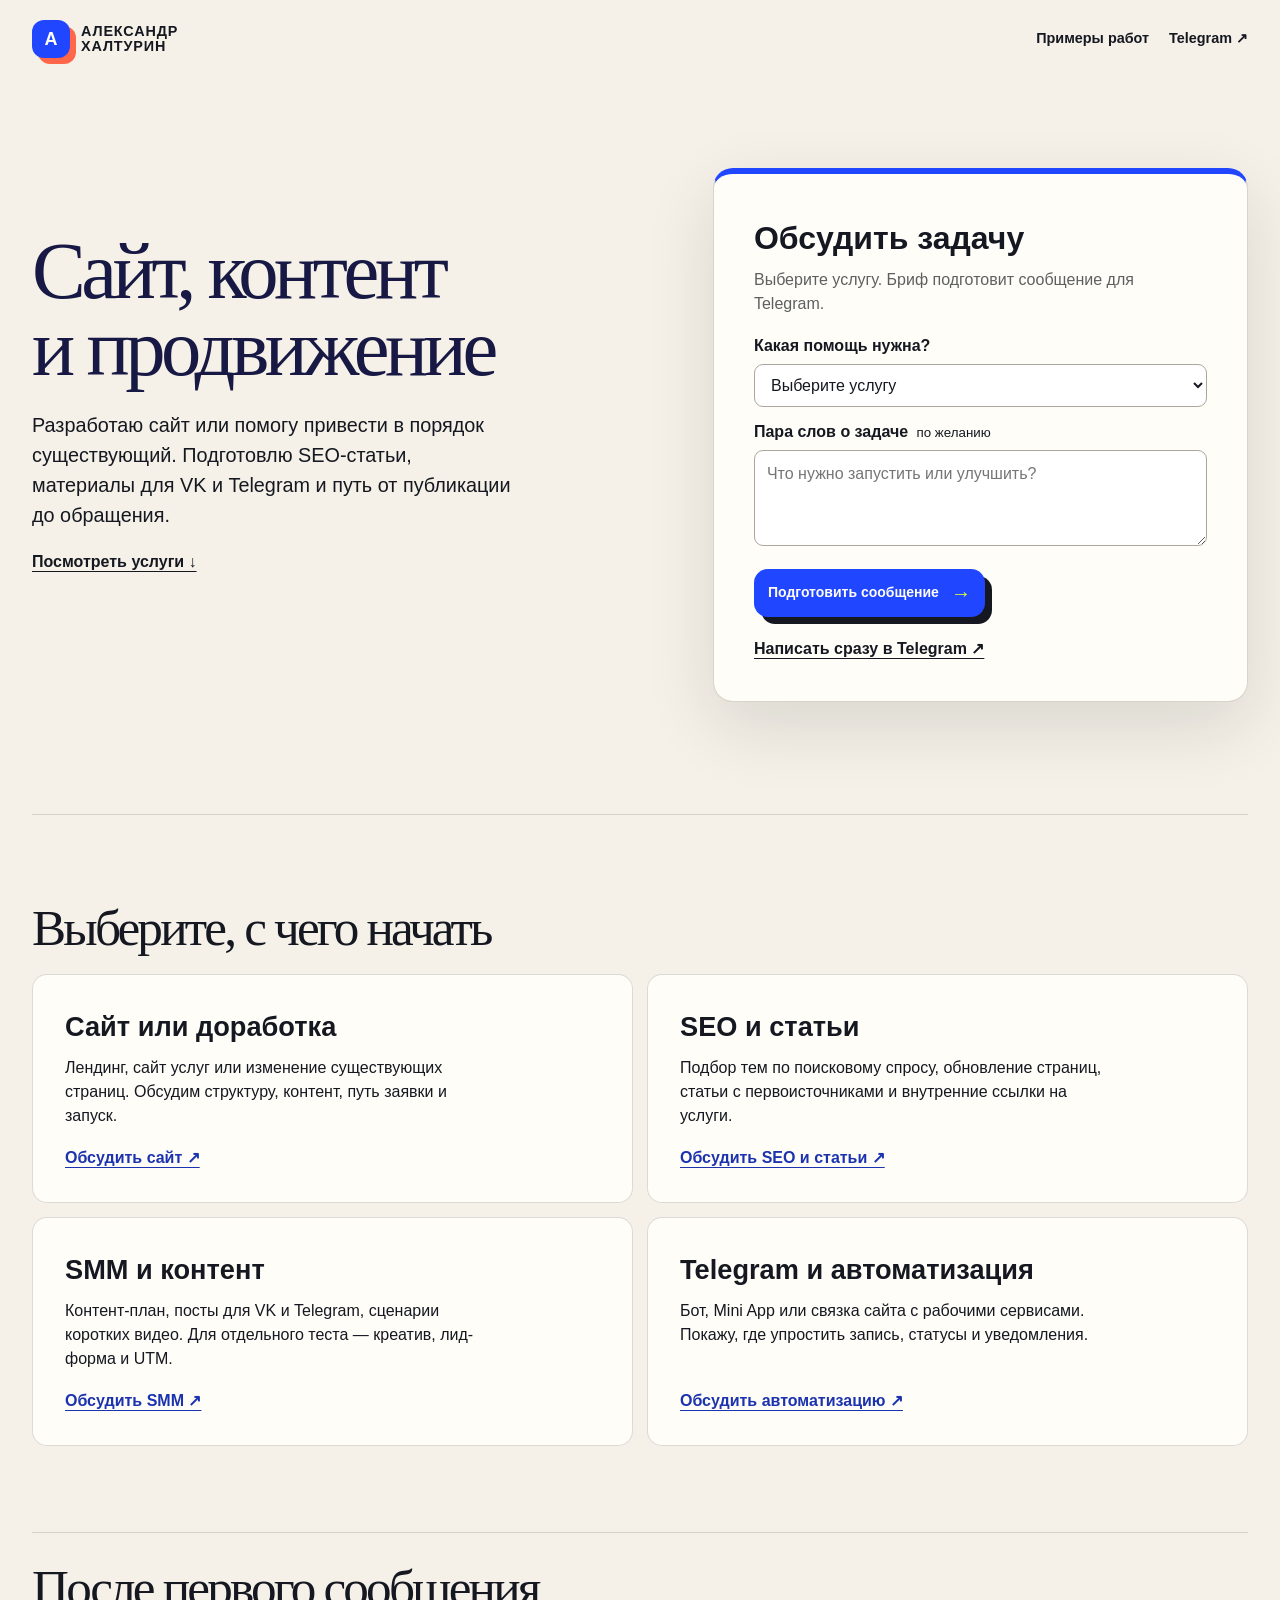
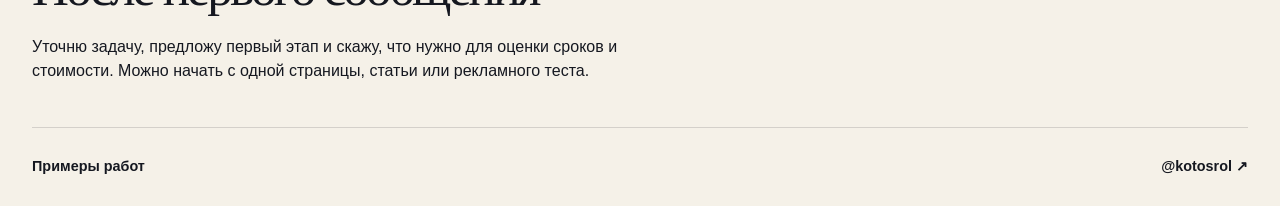
==== services/index.html @ 096c53e1 "Add content services and Telegram order landing" ====
<!doctype html>
<html lang="ru">
<head>
  <meta charset="utf-8">
  <meta name="viewport" content="width=device-width, initial-scale=1">
  <meta name="theme-color" content="#f5f1e8">
  <meta name="description" content="Заказать сайт, SEO-статьи, контент для соцсетей или Telegram-бота. Короткий бриф для обсуждения задачи.">
  <title>Заказать сайт, SEO или SMM — Александр Халтурин</title>
  <link rel="canonical" href="https://kotosrol.github.io/client-portfolio/services/">
  <meta property="og:type" content="website">
  <meta property="og:title" content="Заказать сайт, SEO или SMM">
  <meta property="og:description" content="Выберите, что нужно бизнесу, и обсудите задачу с Александром Халтуриным в Telegram.">
  <meta property="og:url" content="https://kotosrol.github.io/client-portfolio/services/">
  <meta property="og:image" content="https://kotosrol.github.io/client-portfolio/assets/viarente-home.webp">
  <link rel="icon" href="../assets/favicon.svg" type="image/svg+xml">
  <link rel="stylesheet" href="../styles.css?v=2">
  <link rel="stylesheet" href="order.css">
  <script defer src="order.js"></script>
</head>
<body class="order-page">
  <a class="skip-link" href="#main">Перейти к содержанию</a>
  <header class="order-header shell">
    <a class="brand" href="../" aria-label="Александр Халтурин, работы"><span class="brand-mark">А</span><span>Александр<br>Халтурин</span></a>
    <nav aria-label="Основная навигация"><a href="../">Примеры работ</a><a href="https://t.me/kotosrol">Telegram ↗</a></nav>
  </header>
  <main id="main">
    <section class="shell order-hero" aria-labelledby="title">
      <div class="order-intro">
        <h1 id="title">Сайт, контент<br>и продвижение</h1>
        <p>Разработаю сайт или помогу привести в порядок существующий. Подготовлю SEO-статьи, материалы для VK и Telegram и путь от публикации до обращения.</p>
        <a class="order-jump" href="#options">Посмотреть услуги ↓</a>
      </div>
      <section id="order" class="order-panel" aria-labelledby="order-title">
        <h2 id="order-title">Обсудить задачу</h2>
        <p>Выберите услугу. Бриф подготовит сообщение для Telegram.</p>
        <form id="service-form">
          <label for="service">Какая помощь нужна?</label>
          <select name="service" id="service" required>
            <option value="">Выберите услугу</option>
            <option value="site">Новый сайт или доработка</option>
            <option value="seo">SEO и статьи для сайта</option>
            <option value="content">SMM и контент для соцсетей</option>
            <option value="combined">Сайт и продвижение вместе</option>
            <option value="automation">Telegram-бот или автоматизация</option>
            <option value="other">Нужно обсудить варианты</option>
          </select>
          <label for="details">Пара слов о задаче <small>по желанию</small></label>
          <textarea id="details" rows="3" maxlength="500" placeholder="Что нужно запустить или улучшить?"></textarea>
          <button class="button button-primary" type="submit" disabled>Подготовить сообщение <span aria-hidden="true">→</span></button>
          <section class="order-result" aria-labelledby="draft-title" hidden>
            <h3 id="draft-title">Черновик сообщения</h3>
            <p id="draft"></p>
            <a class="button button-primary" id="draft-link" href="https://t.me/kotosrol">Открыть в Telegram <span aria-hidden="true">↗</span></a>
            <button class="order-copy" type="button">Скопировать текст</button>
            <p class="order-status" role="status"></p>
          </section>
        </form>
        <a class="order-direct" href="https://t.me/kotosrol">Написать сразу в Telegram ↗</a>
      </section>
    </section>
    <section class="order-options shell" id="options" aria-labelledby="options-title">
      <h2 id="options-title">Выберите, с чего начать</h2>
      <div class="order-grid">
        <article>
          <h3>Сайт или доработка</h3>
          <p>Лендинг, сайт услуг или изменение существующих страниц. Обсудим структуру, контент, путь заявки и запуск.</p>
          <a data-service="site" href="?service=site#order">Обсудить сайт ↗</a>
        </article>
        <article>
          <h3>SEO и статьи</h3>
          <p>Подбор тем по поисковому спросу, обновление страниц, статьи с первоисточниками и внутренние ссылки на услуги.</p>
          <a data-service="seo" href="?service=seo#order">Обсудить SEO и статьи ↗</a>
        </article>
        <article>
          <h3>SMM и контент</h3>
          <p>Контент-план, посты для VK и Telegram, сценарии коротких видео. Для отдельного теста — креатив, лид-форма и UTM.</p>
          <a data-service="content" href="?service=content#order">Обсудить SMM ↗</a>
        </article>
        <article>
          <h3>Telegram и автоматизация</h3>
          <p>Бот, Mini App или связка сайта с рабочими сервисами. Покажу, где упростить запись, статусы и уведомления.</p>
          <a data-service="automation" href="?service=automation#order">Обсудить автоматизацию ↗</a>
        </article>
      </div>
    </section>
    <section class="shell order-next" aria-labelledby="next-title">
      <h2 id="next-title">После первого сообщения</h2>
      <p>Уточню задачу, предложу первый этап и скажу, что нужно для оценки сроков и стоимости. Можно начать с одной страницы, статьи или рекламного теста.</p>
    </section>
  </main>
  <footer class="order-footer shell">
    <a href="../">Примеры работ</a>
    <a href="https://t.me/kotosrol">@kotosrol ↗</a>
  </footer>
</body>
</html>
---- styles.css ----
:root {
  --paper: #f5f1e8;
  --paper-2: #ebe5d8;
  --ink: #151820;
  --ink-soft: #5d605f;
  --blue: #2146ff;
  --blue-dark: #1733c5;
  --coral: #ff6748;
  --acid: #d6ff3f;
  --line: rgba(21, 24, 32, 0.15);
  --white: #fffdf8;
  --radius: 28px;
  --shadow: 0 24px 70px rgba(21, 24, 32, 0.12);
  --shell: min(1320px, calc(100vw - 64px));
}

* { box-sizing: border-box; }
html { scroll-behavior: smooth; }
body {
  margin: 0;
  color: var(--ink);
  background: var(--paper);
  font-family: Inter, "Segoe UI", Arial, sans-serif;
  font-size: 16px;
  line-height: 1.5;
  text-rendering: optimizeLegibility;
  -webkit-font-smoothing: antialiased;
}
body.menu-open { overflow: hidden; }
a { color: inherit; text-decoration: none; }
button, textarea, input { font: inherit; }
img { display: block; max-width: 100%; }
::selection { color: var(--white); background: var(--blue); }

.skip-link {
  position: fixed;
  z-index: 1000;
  top: 12px;
  left: 12px;
  padding: 12px 16px;
  color: var(--white);
  background: var(--ink);
  border-radius: 10px;
  transform: translateY(-150%);
}
.skip-link:focus { transform: translateY(0); }
.shell { width: var(--shell); margin-inline: auto; }
.section { padding: 132px 0; }

.site-header {
  position: fixed;
  z-index: 100;
  top: 0;
  left: 0;
  width: 100%;
  min-height: 82px;
  padding: 14px 32px;
  display: grid;
  grid-template-columns: 1fr auto 1fr;
  align-items: center;
  color: var(--ink);
  border-bottom: 1px solid transparent;
  transition: background .25s ease, border-color .25s ease, transform .25s ease;
}
.site-header.is-scrolled {
  background: rgba(245, 241, 232, .9);
  border-color: var(--line);
  backdrop-filter: blur(18px);
}
.brand { display: inline-flex; align-items: center; gap: 11px; width: max-content; font-size: 11px; font-weight: 800; line-height: 1.05; letter-spacing: .06em; text-transform: uppercase; }
.brand-mark { width: 38px; height: 38px; display: grid; place-items: center; color: var(--white); background: var(--blue); border-radius: 12px; font-size: 18px; letter-spacing: 0; box-shadow: 6px 6px 0 var(--coral); }
.desktop-nav { display: flex; gap: 32px; font-size: 13px; font-weight: 700; }
.desktop-nav a { position: relative; padding: 10px 0; }
.desktop-nav a::after { content: ""; position: absolute; right: 0; bottom: 4px; left: 0; height: 2px; background: var(--blue); transform: scaleX(0); transform-origin: right; transition: transform .2s ease; }
.desktop-nav a:hover::after, .desktop-nav a:focus-visible::after { transform: scaleX(1); transform-origin: left; }
.header-cta { justify-self: end; display: inline-flex; align-items: center; gap: 18px; padding: 13px 17px; color: var(--white); background: var(--ink); border-radius: 12px; font-size: 13px; font-weight: 800; transition: transform .2s ease, background .2s ease; }
.header-cta:hover { background: var(--blue); transform: translateY(-2px); }
.header-cta span { color: var(--acid); font-size: 17px; }
.menu-toggle, .mobile-nav { display: none; }

.hero { position: relative; min-height: 820px; padding: 156px 0 82px; overflow: hidden; }
.hero-grid { position: absolute; inset: 0; opacity: .32; background-image: linear-gradient(var(--line) 1px, transparent 1px), linear-gradient(90deg, var(--line) 1px, transparent 1px); background-size: 64px 64px; mask-image: linear-gradient(to bottom, #000 20%, transparent 90%); }
.hero-orb { position: absolute; border-radius: 999px; filter: blur(4px); pointer-events: none; }
.hero-orb-one { width: 460px; height: 460px; right: 5%; top: 14%; background: rgba(33,70,255,.12); animation: drift 11s ease-in-out infinite; }
.hero-orb-two { width: 240px; height: 240px; left: 38%; bottom: 10%; background: rgba(255,103,72,.11); animation: drift 9s ease-in-out infinite reverse; }
.hero-layout { position: relative; z-index: 1; display: grid; grid-template-columns: minmax(0, 1.04fr) minmax(460px, .96fr); align-items: center; gap: 70px; }
.eyebrow, .section-kicker { margin: 0 0 24px; color: var(--blue); font-size: 12px; font-weight: 900; letter-spacing: .16em; text-transform: uppercase; }
.eyebrow { display: flex; align-items: center; gap: 10px; }
.eyebrow span { width: 9px; height: 9px; background: var(--coral); border-radius: 50%; box-shadow: 0 0 0 6px rgba(255,103,72,.14); }
.hero h1, .section-head h2, .quality-copy h2, .brief-intro h2, .final-layout h2 {
  margin: 0;
  font-family: Georgia, "Times New Roman", serif;
  font-size: clamp(54px, 5.25vw, 82px);
  font-weight: 500;
  line-height: .98;
  letter-spacing: -.055em;
}
.hero h1 em, .section-head h2 em, .quality-copy h2 em, .brief-intro h2 em, .final-layout h2 em { color: var(--blue); font-weight: 500; }
.hero-lead { max-width: 650px; margin: 32px 0 0; color: #464947; font-size: 19px; line-height: 1.62; }
.hero-actions { display: flex; align-items: center; gap: 28px; margin-top: 38px; }
.button { min-height: 58px; display: inline-flex; align-items: center; justify-content: center; gap: 28px; padding: 0 22px; border: 0; border-radius: 14px; font-size: 14px; font-weight: 900; cursor: pointer; transition: transform .2s ease, box-shadow .2s ease, background .2s ease; }
.button-primary { color: var(--white); background: var(--blue); box-shadow: 7px 7px 0 var(--ink); }
.button-primary:hover { background: var(--blue-dark); transform: translate(-2px, -2px); box-shadow: 10px 10px 0 var(--ink); }
.button-primary span { color: var(--acid); font-size: 20px; }
.text-link { display: inline-flex; align-items: center; gap: 11px; padding: 10px 0; border-bottom: 1px solid var(--ink); font-size: 14px; font-weight: 800; }
.text-link span { color: var(--blue); }
.hero-points { display: flex; flex-wrap: wrap; gap: 10px 20px; margin: 38px 0 0; padding: 0; list-style: none; color: #575a58; font-size: 12px; font-weight: 700; }
.hero-points li { display: flex; align-items: center; gap: 7px; }
.hero-points i { width: 6px; height: 6px; background: var(--blue); border-radius: 50%; }

.hero-stage { position: relative; min-height: 570px; background: var(--ink); border: 1px solid rgba(255,255,255,.1); border-radius: 34px; box-shadow: 24px 28px 0 rgba(33,70,255,.12), var(--shadow); overflow: hidden; transform: rotate(1.2deg); }
.stage-topline { height: 58px; padding: 0 24px; display: flex; align-items: center; justify-content: space-between; color: rgba(255,255,255,.48); border-bottom: 1px solid rgba(255,255,255,.1); font-size: 10px; font-weight: 800; letter-spacing: .14em; }
.stage-topline b { display: flex; align-items: center; gap: 7px; color: var(--white); letter-spacing: .02em; }
.stage-topline b i { width: 7px; height: 7px; background: var(--acid); border-radius: 50%; box-shadow: 0 0 0 5px rgba(214,255,63,.11); animation: pulse 2s ease-in-out infinite; }
.stage-canvas { position: relative; min-height: 410px; background-image: radial-gradient(rgba(255,255,255,.15) 1px, transparent 1px); background-size: 22px 22px; overflow: hidden; }
.stage-canvas::after { content: ""; position: absolute; width: 290px; height: 290px; top: 60px; left: 50%; border: 1px solid rgba(255,255,255,.1); border-radius: 50%; transform: translateX(-50%); }
.stage-core { position: absolute; z-index: 3; top: 98px; left: 50%; width: 178px; height: 212px; padding: 22px; color: var(--white); background: var(--blue); border-radius: 85px 85px 24px 24px; transform: translateX(-50%); box-shadow: 0 18px 50px rgba(33,70,255,.4); text-align: center; }
.core-label { font-size: 9px; font-weight: 900; letter-spacing: .16em; opacity: .7; }
.core-ring { width: 74px; height: 74px; margin: 22px auto 13px; display: grid; place-items: center; border: 1px solid rgba(255,255,255,.45); border-radius: 50%; animation: spin 14s linear infinite; }
.core-ring::before, .core-ring::after { content: ""; position: absolute; width: 7px; height: 7px; background: var(--acid); border-radius: 50%; }
.core-ring::before { transform: translate(34px, -18px); }
.core-ring::after { transform: translate(-34px, 18px); }
.core-ring div { width: 47px; height: 47px; display: grid; place-items: center; background: var(--white); color: var(--blue); border-radius: 50%; font-size: 24px; font-weight: 900; transform: rotate(0deg); animation: spin-reverse 14s linear infinite; }
.stage-core strong { display: block; font-family: Georgia, serif; font-size: 21px; font-weight: 500; line-height: 1.05; }
.stage-card { position: absolute; z-index: 4; width: 178px; padding: 17px; color: var(--ink); background: var(--white); border-radius: 17px; box-shadow: 0 14px 28px rgba(0,0,0,.2); }
.stage-user { top: 44px; left: 24px; }
.stage-result { right: 24px; bottom: 34px; }
.stage-card small { color: var(--blue); font-size: 8px; font-weight: 900; letter-spacing: .15em; }
.stage-card strong { display: block; margin: 6px 0 2px; font-size: 13px; }
.stage-card span { color: #777; font-size: 10px; }
.stage-path { position: absolute; z-index: 2; height: 2px; background: repeating-linear-gradient(90deg, rgba(255,255,255,.5) 0 5px, transparent 5px 10px); transform-origin: left center; }
.stage-path i { position: absolute; right: -4px; top: -3px; width: 8px; height: 8px; background: var(--acid); border-radius: 50%; animation: ping 1.8s ease-in-out infinite; }
.path-one { width: 122px; top: 135px; left: 172px; transform: rotate(16deg); }
.path-two { width: 126px; right: 158px; bottom: 143px; transform: rotate(18deg); }
.stage-chip { position: absolute; z-index: 5; padding: 7px 10px; color: rgba(255,255,255,.7); background: rgba(255,255,255,.08); border: 1px solid rgba(255,255,255,.12); border-radius: 9px; font-size: 8px; font-weight: 900; letter-spacing: .12em; }
.chip-site { left: 34px; bottom: 70px; }
.chip-telegram { right: 48px; top: 70px; }
.chip-crm { left: 54%; bottom: 30px; }
.stage-footer { height: 100px; display: grid; grid-template-columns: repeat(3, 1fr); border-top: 1px solid rgba(255,255,255,.1); }
.stage-footer div { padding: 22px; display: flex; align-items: flex-start; gap: 12px; border-right: 1px solid rgba(255,255,255,.1); }
.stage-footer div:last-child { border: 0; }
.stage-footer span { color: var(--acid); font-size: 10px; font-weight: 900; }
.stage-footer p { margin: 0; color: rgba(255,255,255,.75); font-size: 11px; font-weight: 700; line-height: 1.3; }
.hero-marquee { position: absolute; z-index: 2; right: 0; bottom: 0; left: 0; color: var(--white); background: var(--blue); border-block: 1px solid var(--ink); overflow: hidden; transform: rotate(-1deg) scale(1.02); }
.hero-marquee div { width: max-content; display: flex; align-items: center; gap: 25px; padding: 15px 0; animation: marquee 28s linear infinite; }
.hero-marquee span { font-size: 12px; font-weight: 900; letter-spacing: .12em; }
.hero-marquee i { color: var(--acid); font-style: normal; }

.section-head { display: grid; grid-template-columns: 1fr 1.9fr 1fr; align-items: end; gap: 42px; margin-bottom: 58px; }
.section-head .section-kicker { align-self: start; }
.section-head h2 { font-size: clamp(42px, 4.4vw, 67px); }
.section-head > p:last-child { margin: 0; color: var(--ink-soft); font-size: 15px; line-height: 1.7; }
.service-grid { display: grid; grid-template-columns: repeat(2, minmax(0, 1fr)); gap: 18px; }
.service-card { min-height: 590px; padding: 28px; display: flex; flex-direction: column; border: 1px solid var(--line); border-radius: var(--radius); box-shadow: 0 12px 35px rgba(21,24,32,.04); transition: transform .25s ease, box-shadow .25s ease; }
.service-card:hover { transform: translateY(-7px); box-shadow: var(--shadow); }
.service-blue { color: var(--white); background: var(--blue); }
.service-coral { background: var(--coral); }
.service-dark { color: var(--white); background: var(--ink); }
.service-number { align-self: flex-end; font-size: 12px; font-weight: 900; letter-spacing: .16em; opacity: .7; }
.service-icon { width: 112px; height: 112px; margin: 10px 0 38px; position: relative; display: grid; place-items: center; border: 1px solid currentColor; border-radius: 50%; opacity: .92; }
.service-icon span { position: absolute; width: 48px; height: 32px; border: 2px solid currentColor; border-radius: 6px; }
.service-icon span:nth-child(1) { transform: translate(-14px,-12px); }
.service-icon span:nth-child(2) { transform: translate(10px,5px); }
.service-icon span:nth-child(3) { width: 6px; height: 6px; border: 0; background: var(--acid); border-radius: 50%; transform: translate(32px,-28px); }
.service-icon-chat span { width: 50px; height: 37px; border-radius: 16px 16px 16px 3px; }
.service-icon-chat span:nth-child(1) { transform: translate(-10px,-8px); }
.service-icon-chat span:nth-child(2) { transform: translate(12px,12px) scale(.75); border-radius: 12px 12px 3px 12px; }
.service-icon-flow span { width: 18px; height: 18px; border-radius: 50%; }
.service-icon-flow span:nth-child(1) { transform: translate(-27px,-18px); background: var(--acid); }
.service-icon-flow span:nth-child(2) { transform: translate(25px,-18px); }
.service-icon-flow span:nth-child(3) { transform: translate(0,26px); }
.service-card h3 { margin: 0; font-family: Georgia, serif; font-size: 38px; font-weight: 500; line-height: 1.02; letter-spacing: -.035em; }
.service-card > p { margin: 22px 0; font-size: 14px; line-height: 1.65; opacity: .8; }
.service-card ul { margin: 0 0 26px; padding: 18px 0 0; border-top: 1px solid currentColor; list-style: none; opacity: .78; }
.service-card li { position: relative; margin: 8px 0; padding-left: 16px; font-size: 12px; font-weight: 700; }
.service-card li::before { content: ""; position: absolute; left: 0; top: .55em; width: 5px; height: 5px; background: currentColor; border-radius: 50%; }
.service-card > a { margin-top: auto; display: flex; justify-content: space-between; align-items: center; padding-top: 18px; border-top: 1px solid currentColor; font-size: 13px; font-weight: 900; }
.service-card > a span { font-size: 20px; }
.service-blue .service-icon, .service-dark .service-icon { color: var(--white); }
.service-coral .service-icon span:nth-child(3), .service-coral .service-icon-flow span:nth-child(1) { background: var(--blue); }

.work { color: var(--white); background: var(--ink); }
.section-head-light .section-kicker { color: var(--acid); }
.section-head-light h2 em { color: #7590ff; }
.section-head-light > p:last-child { color: rgba(255,255,255,.55); }
.case { overflow: hidden; border: 1px solid rgba(255,255,255,.13); border-radius: 32px; }
.case-featured { display: grid; grid-template-columns: 1.2fr .8fr; min-height: 650px; }
.case-visual { position: relative; min-height: 650px; overflow: hidden; background: #e9e6df; }
.case-visual img { width: 100%; height: 100%; object-fit: cover; object-position: top center; transition: transform .7s cubic-bezier(.2,.8,.2,1); }
.case:hover .case-visual img { transform: scale(1.025); }
.case-browser { position: absolute; top: 18px; right: 18px; left: 18px; height: 36px; padding: 0 14px; display: flex; align-items: center; gap: 6px; color: #8c8c8c; background: rgba(255,255,255,.88); border: 1px solid rgba(0,0,0,.08); border-radius: 10px; backdrop-filter: blur(10px); }
.case-browser i { width: 6px; height: 6px; background: #ccc; border-radius: 50%; }
.case-browser i:first-child { background: var(--coral); }
.case-browser span { margin-left: 9px; font-size: 9px; font-weight: 700; }
.case-float { position: absolute; z-index: 2; width: 155px; padding: 16px; color: var(--ink); background: var(--white); border: 1px solid rgba(0,0,0,.12); border-radius: 15px; box-shadow: 0 14px 30px rgba(0,0,0,.17); }
.case-float small { color: var(--blue); font-size: 8px; font-weight: 900; letter-spacing: .12em; }
.case-float strong { display: block; margin-top: 4px; font-family: Georgia, serif; font-size: 27px; }
.case-float span { display: block; color: #737373; font-size: 9px; line-height: 1.3; }
.float-one { left: 26px; bottom: 34px; transform: rotate(-3deg); }
.float-two { right: 26px; bottom: 92px; transform: rotate(3deg); }
.case-copy { padding: 44px; display: flex; flex-direction: column; }
.case-meta { display: flex; justify-content: space-between; align-items: center; margin-bottom: 48px; color: rgba(255,255,255,.5); font-size: 9px; font-weight: 900; letter-spacing: .13em; text-transform: uppercase; }
.case-meta b { color: var(--acid); }
.case-copy h3 { margin: 0; font-family: Georgia, serif; font-size: clamp(32px, 3vw, 48px); font-weight: 500; line-height: 1.06; letter-spacing: -.04em; }
.case-copy > p { margin: 26px 0; color: rgba(255,255,255,.65); font-size: 14px; line-height: 1.75; }
.case-stats { display: grid; grid-template-columns: repeat(3,1fr); margin: 0 0 28px; border-block: 1px solid rgba(255,255,255,.13); }
.case-stats div { padding: 18px 12px 18px 0; }
.case-stats dt { color: var(--acid); font-family: Georgia, serif; font-size: 30px; }
.case-stats dd { margin: 2px 0 0; color: rgba(255,255,255,.48); font-size: 9px; line-height: 1.3; }
.case-tags { display: flex; flex-wrap: wrap; gap: 6px; }
.case-tags span { padding: 7px 9px; color: rgba(255,255,255,.7); background: rgba(255,255,255,.06); border: 1px solid rgba(255,255,255,.1); border-radius: 8px; font-size: 9px; font-weight: 800; }
.case-link { width: 100%; margin-top: auto; padding-top: 28px; display: flex; justify-content: space-between; align-items: center; color: var(--white); border-top: 1px solid rgba(255,255,255,.13); font-size: 13px; font-weight: 900; }
.case-link span { color: var(--acid); font-size: 22px; transition: transform .2s ease; }
.case-link:hover span { transform: translate(3px,-3px); }
.case-pair { display: grid; grid-template-columns: 1fr 1fr; gap: 18px; margin-top: 18px; }
.case-small { min-height: 760px; display: flex; flex-direction: column; }
.case-product { position: relative; height: 380px; display: grid; place-items: center; overflow: hidden; }
.telegram-product { background: var(--blue); background-image: radial-gradient(rgba(255,255,255,.17) 1px, transparent 1px); background-size: 20px 20px; }
.phone-shell { width: 220px; height: 336px; padding: 18px 14px; color: var(--white); background: #151820; border: 6px solid #090b0f; border-radius: 34px 34px 0 0; box-shadow: 0 25px 50px rgba(0,0,0,.3); transform: translateY(35px) rotate(-3deg); }
.phone-head { display: flex; justify-content: space-between; align-items: center; font-size: 12px; }
.phone-head span { opacity: .5; }
.phone-search { margin: 16px 0 12px; padding: 8px 10px; display: flex; justify-content: space-between; color: rgba(255,255,255,.45); background: #222731; border-radius: 8px; font-size: 8px; }
.phone-card { margin-top: 8px; padding: 9px; display: grid; grid-template-columns: 38px 1fr 22px; align-items: center; gap: 9px; background: #20252d; border: 1px solid rgba(255,255,255,.07); border-radius: 11px; }
.phone-card > div { height: 38px; display: grid; place-items: center; background: #2a303a; border-radius: 8px; font-size: 9px; font-weight: 900; }
.phone-card p { margin: 0; display: flex; flex-direction: column; }
.phone-card strong { font-size: 7px; }
.phone-card p span { color: rgba(255,255,255,.5); font-size: 7px; }
.phone-add { display: grid; place-items: center; width: 21px; height: 21px; color: #12141a; background: var(--acid); border: 0; border-radius: 50%; font-size: 12px; }
.phone-nav { margin-top: 20px; display: flex; justify-content: space-around; color: rgba(255,255,255,.35); font-style: normal; font-size: 11px; }
.phone-nav i:nth-child(2) { color: var(--acid); }
.product-pill { position: absolute; right: 18px; bottom: 20px; padding: 10px 12px; color: var(--ink); background: var(--acid); border: 1px solid var(--ink); border-radius: 99px; font-size: 9px; font-weight: 900; box-shadow: 5px 5px 0 var(--ink); }
.cad-product { background: var(--coral); background-image: linear-gradient(rgba(21,24,32,.1) 1px, transparent 1px), linear-gradient(90deg, rgba(21,24,32,.1) 1px, transparent 1px); background-size: 26px 26px; }
.cad-sheet { position: relative; width: 72%; height: 78%; background: #f8f3e8; border: 1px solid var(--ink); box-shadow: 16px 18px 0 rgba(21,24,32,.18); transform: rotate(2deg); }
.cad-title { position: absolute; top: 16px; left: 17px; font-size: 7px; font-weight: 900; letter-spacing: .12em; }
.cad-line { position: absolute; height: 2px; background: var(--blue); transform-origin: left center; }
.line-a { width: 54%; top: 45%; left: 23%; }
.line-b { width: 24%; top: 45%; left: 50%; transform: rotate(65deg); }
.line-c { width: 24%; top: 45%; left: 50%; transform: rotate(115deg); }
.cad-node { position: absolute; width: 17px; height: 17px; background: #f8f3e8; border: 3px solid var(--blue); border-radius: 50%; }
.node-a { left: 19%; top: calc(45% - 8px); }
.node-b { right: 18%; top: calc(45% - 8px); }
.node-c { left: 34%; bottom: 16%; }
.node-d { right: 34%; bottom: 16%; }
.cad-stamp { position: absolute; right: 8px; bottom: 8px; width: 62px; padding: 6px; border: 1px solid var(--ink); font-size: 7px; }
.cad-stamp b { color: var(--blue); font-size: 11px; }
.case-small .case-copy { min-height: 380px; padding: 32px; }
.case-small .case-meta { margin-bottom: 25px; }
.case-small .case-copy h3 { font-size: 34px; }
.case-small .case-copy > p { margin: 18px 0; }
.case-small .case-link { margin-top: 25px; }

.process { background: var(--paper-2); }
.process-layout { display: grid; grid-template-columns: .8fr 1.2fr; gap: 100px; }
.process .section-head { display: block; margin: 0; align-self: start; position: sticky; top: 120px; }
.process .section-head h2 { margin-bottom: 26px; }
.process .section-head > p:last-of-type { max-width: 520px; margin-bottom: 30px; }
.text-link-dark { border-color: var(--ink); }
.process-list { margin: 0; padding: 0; list-style: none; border-top: 1px solid var(--line); }
.process-list li { min-height: 188px; padding: 30px 0; display: grid; grid-template-columns: 44px 1fr auto; align-items: start; gap: 20px; border-bottom: 1px solid var(--line); }
.process-list > li > span { width: 35px; height: 35px; display: grid; place-items: center; color: var(--white); background: var(--blue); border-radius: 50%; font-size: 9px; font-weight: 900; }
.process-list h3 { margin: 0 0 10px; font-family: Georgia, serif; font-size: 29px; font-weight: 500; letter-spacing: -.03em; }
.process-list p { max-width: 560px; margin: 0; color: var(--ink-soft); font-size: 13px; line-height: 1.65; }
.process-list b { color: rgba(21,24,32,.22); font-size: 9px; letter-spacing: .14em; }

.quality { padding-top: 0; background: var(--paper-2); }
.quality-panel { padding: 74px; color: var(--white); background: var(--blue); border-radius: 36px; box-shadow: 18px 18px 0 var(--coral); }
.quality-copy { display: grid; grid-template-columns: .7fr 1.5fr 1fr; align-items: end; gap: 45px; margin-bottom: 58px; }
.quality-copy .section-kicker { color: var(--acid); align-self: start; }
.quality-copy h2 { font-size: clamp(40px, 4vw, 60px); }
.quality-copy h2 em { color: var(--acid); }
.quality-copy > p:last-child { margin: 0; color: rgba(255,255,255,.7); font-size: 14px; line-height: 1.7; }
.quality-grid { display: grid; grid-template-columns: repeat(4,1fr); border: 1px solid rgba(255,255,255,.3); border-radius: 20px; overflow: hidden; }
.quality-grid article { min-height: 200px; padding: 24px; border-right: 1px solid rgba(255,255,255,.3); }
.quality-grid article:last-child { border: 0; }
.quality-grid span { color: var(--acid); font-size: 9px; font-weight: 900; }
.quality-grid h3 { margin: 45px 0 8px; font-family: Georgia, serif; font-size: 24px; font-weight: 500; }
.quality-grid p { margin: 0; color: rgba(255,255,255,.65); font-size: 11px; line-height: 1.55; }

.brief { background: var(--white); }
.brief-layout { display: grid; grid-template-columns: .72fr 1.28fr; gap: 90px; align-items: start; }
.brief-intro { position: sticky; top: 120px; }
.brief-intro h2 { font-size: clamp(46px,4.4vw,68px); }
.brief-intro > p { max-width: 480px; margin: 28px 0; color: var(--ink-soft); font-size: 15px; line-height: 1.75; }
.brief-contact { margin-top: 50px; padding-top: 20px; display: flex; flex-direction: column; gap: 6px; border-top: 1px solid var(--line); }
.brief-contact span { color: var(--ink-soft); font-size: 11px; }
.brief-contact a { width: max-content; color: var(--blue); font-family: Georgia, serif; font-size: 25px; }
.brief-contact b { color: var(--coral); }
.brief-card { min-height: 570px; padding: 36px; background: var(--paper); border: 1px solid var(--line); border-radius: 28px; box-shadow: var(--shadow); }
.brief-progress { height: 4px; margin-bottom: 36px; background: rgba(21,24,32,.1); border-radius: 99px; overflow: hidden; }
.brief-progress span { display: block; width: 33.333%; height: 100%; background: var(--blue); transition: width .3s ease; }
.brief-step { margin: 0; padding: 0; border: 0; }
.brief-step[hidden] { display: none; }
.brief-step legend { width: 100%; margin-bottom: 26px; padding: 0; font-family: Georgia, serif; font-size: 33px; line-height: 1.1; }
.brief-step legend small { display: block; margin-bottom: 8px; color: var(--blue); font-family: Inter,"Segoe UI",Arial,sans-serif; font-size: 9px; font-weight: 900; letter-spacing: .16em; }
.choice-grid { display: grid; grid-template-columns: 1fr 1fr; gap: 10px; }
.choice-grid label { cursor: pointer; }
.choice-grid input { position: absolute; opacity: 0; pointer-events: none; }
.choice-grid label > span { min-height: 116px; padding: 18px; display: grid; grid-template-columns: 34px 1fr; grid-template-rows: auto auto; align-content: center; column-gap: 13px; color: var(--ink); background: var(--white); border: 1px solid var(--line); border-radius: 15px; transition: border-color .2s ease, background .2s ease, transform .2s ease; }
.choice-grid label:hover > span { transform: translateY(-2px); border-color: var(--blue); }
.choice-grid input:focus-visible + span { outline: 3px solid rgba(33,70,255,.22); outline-offset: 2px; }
.choice-grid input:checked + span { color: var(--white); background: var(--blue); border-color: var(--blue); }
.choice-grid i { grid-row: 1 / 3; width: 34px; height: 34px; display: grid; place-items: center; color: var(--blue); background: var(--paper); border-radius: 9px; font-style: normal; font-weight: 900; }
.choice-grid input:checked + span i { color: var(--ink); background: var(--acid); }
.choice-grid b { align-self: end; font-size: 13px; }
.choice-grid small { align-self: start; color: var(--ink-soft); font-size: 9px; }
.choice-grid input:checked + span small { color: rgba(255,255,255,.65); }
.choice-grid-compact label > span { min-height: 92px; grid-template-columns: 1fr; }
.brief-note { margin-top: 20px; display: block; }
.brief-note > span { display: block; margin-bottom: 8px; font-size: 11px; font-weight: 800; }
.brief-note > span small { color: var(--ink-soft); font-weight: 500; }
.brief-note textarea { width: 100%; padding: 14px; resize: vertical; color: var(--ink); background: var(--white); border: 1px solid var(--line); border-radius: 12px; font-size: 12px; line-height: 1.5; }
.brief-note textarea:focus { outline: 3px solid rgba(33,70,255,.15); border-color: var(--blue); }
.brief-controls { margin-top: 30px; padding-top: 22px; display: flex; justify-content: space-between; border-top: 1px solid var(--line); }
.brief-controls button, .brief-reset { padding: 11px 16px; border: 0; border-radius: 10px; cursor: pointer; font-size: 11px; font-weight: 900; }
.brief-back { background: transparent; }
.brief-back:disabled { opacity: .3; }
.brief-next { min-width: 126px; color: var(--white); background: var(--ink); }
.brief-next:disabled { opacity: .3; cursor: not-allowed; }
.brief-next:not(:disabled):hover { background: var(--blue); }
.brief-result { padding: 34px 6px; text-align: center; }
.brief-result > small { color: var(--blue); font-size: 9px; font-weight: 900; letter-spacing: .15em; }
.brief-result h3 { margin: 14px 0; font-family: Georgia, serif; font-size: 42px; font-weight: 500; }
.brief-result p { max-width: 570px; margin: 0 auto 30px; color: var(--ink-soft); font-size: 13px; line-height: 1.65; white-space: pre-line; }
.brief-result .button { display: flex; max-width: 330px; margin: auto; }
.brief-reset { margin-top: 25px; color: var(--ink-soft); background: transparent; text-decoration: underline; }

.faq { background: var(--paper); }
.faq-layout { display: grid; grid-template-columns: .7fr 1.3fr; gap: 90px; }
.faq .section-head { display: block; margin: 0; }
.faq .section-head h2 { font-size: clamp(44px,4.2vw,64px); }
.faq-list { border-top: 1px solid var(--line); }
.faq-list details { border-bottom: 1px solid var(--line); }
.faq-list summary { min-height: 88px; display: flex; align-items: center; justify-content: space-between; gap: 20px; cursor: pointer; list-style: none; font-family: Georgia, serif; font-size: 22px; }
.faq-list summary::-webkit-details-marker { display: none; }
.faq-list summary span { width: 32px; height: 32px; flex: 0 0 auto; display: grid; place-items: center; color: var(--white); background: var(--blue); border-radius: 50%; font-family: Arial,sans-serif; transition: transform .2s ease; }
.faq-list details[open] summary span { transform: rotate(45deg); background: var(--coral); }
.faq-list details p { max-width: 680px; margin: -4px 54px 28px 0; color: var(--ink-soft); font-size: 14px; line-height: 1.75; }

.final-cta { position: relative; padding: 105px 0; color: var(--white); background: var(--ink); overflow: hidden; }
.cta-noise { position: absolute; inset: 0; opacity: .22; background-image: radial-gradient(rgba(255,255,255,.35) .6px, transparent .6px); background-size: 8px 8px; mask-image: linear-gradient(90deg, transparent, #000 50%, transparent); }
.final-layout { position: relative; display: grid; grid-template-columns: 1.25fr .75fr; align-items: end; gap: 100px; }
.final-layout .section-kicker { color: var(--acid); }
.final-layout h2 { font-size: clamp(48px,5vw,74px); }
.final-layout h2 em { color: #8299ff; }
.final-action p { margin: 0 0 25px; color: rgba(255,255,255,.62); font-size: 14px; line-height: 1.7; }
.final-action > a { min-height: 80px; padding: 0 25px; display: flex; justify-content: space-between; align-items: center; color: var(--ink); background: var(--acid); border-radius: 16px; box-shadow: 8px 8px 0 var(--blue); font-size: 16px; font-weight: 900; transition: transform .2s ease, box-shadow .2s ease; }
.final-action > a:hover { transform: translate(-2px,-2px); box-shadow: 12px 12px 0 var(--blue); }
.final-action > a i { font-style: normal; font-size: 24px; }
.final-action small { display: block; margin-top: 18px; color: rgba(255,255,255,.35); font-size: 10px; }
.site-footer { color: rgba(255,255,255,.55); background: var(--ink); border-top: 1px solid rgba(255,255,255,.12); }
.site-footer .shell { min-height: 92px; display: grid; grid-template-columns: 1fr auto 1fr; align-items: center; gap: 28px; font-size: 10px; }
.site-footer p { margin: 0; }
.site-footer div { display: flex; gap: 26px; }
.site-footer .shell > a { justify-self: end; color: var(--white); }

.reveal { opacity: 0; transform: translateY(24px); transition: opacity .7s ease var(--delay,0ms), transform .7s cubic-bezier(.2,.75,.2,1) var(--delay,0ms); }
.reveal.is-visible { opacity: 1; transform: translateY(0); }

@keyframes marquee { to { transform: translateX(-50%); } }
@keyframes drift { 0%,100% { transform: translate3d(0,0,0); } 50% { transform: translate3d(22px,-18px,0); } }
@keyframes pulse { 50% { box-shadow: 0 0 0 9px rgba(214,255,63,.02); opacity: .6; } }
@keyframes ping { 50% { opacity: .35; transform: scale(.65); } }
@keyframes spin { to { transform: rotate(360deg); } }
@keyframes spin-reverse { to { transform: rotate(-360deg); } }

@media (max-width: 1120px) {
  :root { --shell: min(100% - 40px, 980px); }
  .site-header { padding-inline: 20px; }
  .desktop-nav { gap: 20px; }
  .hero { padding-top: 132px; }
  .hero-layout { grid-template-columns: 1fr 430px; gap: 35px; }
  .hero h1 { font-size: 56px; }
  .hero-stage { min-height: 520px; }
  .stage-canvas { min-height: 360px; }
  .stage-core { top: 78px; }
  .stage-user { left: 14px; }
  .stage-result { right: 14px; }
  .section-head { grid-template-columns: .7fr 1.6fr 1fr; gap: 28px; }
  .service-card { min-height: 610px; padding: 22px; }
  .service-card h3 { font-size: 32px; }
  .case-featured { grid-template-columns: 1fr 1fr; }
  .case-copy { padding: 34px; }
  .process-layout, .brief-layout, .faq-layout { gap: 55px; }
  .quality-panel { padding: 52px; }
  .quality-copy { grid-template-columns: .6fr 1.4fr 1fr; gap: 25px; }
}

@media (max-width: 860px) {
  :root { --shell: min(100% - 32px, 720px); }
  .section { padding: 92px 0; }
  .site-header { min-height: 72px; grid-template-columns: 1fr auto; }
  .desktop-nav, .header-cta { display: none; }
  .menu-toggle { position: relative; z-index: 102; width: 42px; height: 42px; padding: 0; display: grid; place-items: center; background: var(--ink); border: 0; border-radius: 12px; }
  .menu-toggle span { position: absolute; width: 18px; height: 2px; background: var(--white); transition: transform .2s ease; }
  .menu-toggle span:first-child { transform: translateY(-4px); }
  .menu-toggle span:last-child { transform: translateY(4px); }
  .menu-toggle[aria-expanded="true"] span:first-child { transform: rotate(45deg); }
  .menu-toggle[aria-expanded="true"] span:last-child { transform: rotate(-45deg); }
  .mobile-nav { position: fixed; z-index: 101; inset: 0; padding: 110px 24px 40px; display: flex; flex-direction: column; gap: 0; color: var(--white); background: var(--blue); visibility: hidden; opacity: 0; transform: translateY(-12px); transition: opacity .2s ease, transform .2s ease, visibility .2s; }
  .mobile-nav.is-open { visibility: visible; opacity: 1; transform: translateY(0); }
  .mobile-nav a { padding: 18px 4px; border-bottom: 1px solid rgba(255,255,255,.25); font-family: Georgia,serif; font-size: 30px; }
  .mobile-nav a:last-child { margin-top: 24px; color: var(--ink); background: var(--acid); border: 0; border-radius: 14px; text-align: center; font-family: Inter,"Segoe UI",Arial,sans-serif; font-size: 14px; font-weight: 900; }
  .hero { padding: 120px 0 90px; }
  .hero-layout { display: block; }
  .hero-copy { max-width: 680px; }
  .hero h1 { font-size: clamp(48px,9vw,68px); }
  .hero-stage { max-width: 620px; min-height: 520px; margin: 65px auto 0; }
  .section-head { display: block; }
  .section-head h2 { margin-bottom: 24px; }
  .section-head > p:last-child { max-width: 580px; }
  .service-grid { grid-template-columns: 1fr; }
  .service-card { min-height: 520px; }
  .service-card h3 { font-size: 38px; }
  .case-featured { display: flex; flex-direction: column; }
  .case-visual { min-height: 510px; }
  .case-featured .case-copy { min-height: 540px; }
  .case-pair { grid-template-columns: 1fr; }
  .case-small { min-height: 720px; }
  .process-layout, .brief-layout, .faq-layout { grid-template-columns: 1fr; }
  .process .section-head, .brief-intro { position: static; }
  .quality-panel { padding: 46px 30px; }
  .quality-copy { display: block; }
  .quality-copy h2 { margin-bottom: 24px; }
  .quality-grid { grid-template-columns: 1fr 1fr; }
  .quality-grid article { border-bottom: 1px solid rgba(255,255,255,.3); }
  .quality-grid article:nth-child(2) { border-right: 0; }
  .quality-grid article:nth-child(3), .quality-grid article:nth-child(4) { border-bottom: 0; }
  .brief-intro > p { max-width: 600px; }
  .brief-contact { margin-top: 28px; }
  .final-layout { grid-template-columns: 1fr; gap: 45px; }
}

@media (max-width: 560px) {
  :root { --shell: calc(100% - 28px); --radius: 22px; }
  .section { padding: 76px 0; }
  .site-header { padding: 12px 14px; }
  .brand-mark { width: 34px; height: 34px; border-radius: 10px; box-shadow: 4px 4px 0 var(--coral); }
  .hero { min-height: auto; padding-top: 110px; }
  .hero-grid { background-size: 40px 40px; }
  .eyebrow, .section-kicker { margin-bottom: 18px; font-size: 10px; }
  .hero h1 { font-size: clamp(39px,12vw,56px); line-height: 1; }
  .hero-lead { margin-top: 24px; font-size: 16px; line-height: 1.58; }
  .hero-actions { align-items: stretch; flex-direction: column; gap: 12px; margin-top: 28px; }
  .hero-actions .text-link { width: max-content; }
  .button { width: 100%; min-height: 56px; }
  .hero-points { display: grid; margin-top: 28px; }
  .hero-stage { min-height: 430px; margin-top: 45px; border-radius: 24px; box-shadow: 10px 12px 0 rgba(33,70,255,.16); transform: none; }
  .stage-topline { height: 48px; padding: 0 14px; }
  .stage-topline > span { display: none; }
  .stage-canvas { min-height: 308px; }
  .stage-canvas::after { width: 220px; height: 220px; top: 52px; }
  .stage-core { top: 63px; width: 132px; height: 180px; padding: 17px; }
  .core-ring { width: 61px; height: 61px; margin: 16px auto 11px; }
  .core-ring div { width: 39px; height: 39px; }
  .stage-core strong { font-size: 17px; }
  .stage-card { width: 135px; padding: 12px; }
  .stage-user { top: 22px; left: 9px; }
  .stage-result { right: 9px; bottom: 24px; }
  .stage-card strong { font-size: 10px; }
  .path-one { width: 90px; top: 106px; left: 113px; }
  .path-two { width: 90px; right: 107px; bottom: 104px; }
  .chip-site { left: 15px; bottom: 54px; }
  .chip-telegram { right: 15px; top: 52px; }
  .chip-crm { display: none; }
  .stage-footer { height: 74px; }
  .stage-footer div { padding: 15px 8px; gap: 6px; }
  .stage-footer p { font-size: 8px; }
  .hero-marquee div { padding: 11px 0; }
  .section-head { margin-bottom: 38px; }
  .section-head h2, .quality-copy h2, .brief-intro h2, .final-layout h2 { font-size: clamp(38px,11vw,52px); }
  .section-head > p:last-child { font-size: 14px; }
  .service-card { min-height: 510px; padding: 22px; }
  .service-icon { width: 88px; height: 88px; margin-bottom: 28px; }
  .service-card h3 { font-size: 34px; }
  .case { border-radius: 22px; }
  .case-visual { min-height: 360px; }
  .case-browser { top: 9px; right: 9px; left: 9px; }
  .case-float { width: 122px; padding: 11px; }
  .case-float strong { font-size: 22px; }
  .float-one { left: 12px; bottom: 18px; }
  .float-two { right: 12px; bottom: 55px; }
  .case-copy { padding: 25px 21px; }
  .case-featured .case-copy { min-height: 560px; }
  .case-meta { margin-bottom: 28px; }
  .case-copy h3, .case-small .case-copy h3 { font-size: 31px; }
  .case-stats dt { font-size: 25px; }
  .case-product { height: 320px; }
  .case-small { min-height: 700px; }
  .case-small .case-copy { min-height: 380px; padding: 24px 21px; }
  .process-list li { grid-template-columns: 37px 1fr; min-height: 0; }
  .process-list b { display: none; }
  .process-list h3 { font-size: 25px; }
  .quality-panel { padding: 36px 20px; border-radius: 24px; box-shadow: 8px 9px 0 var(--coral); }
  .quality-grid { grid-template-columns: 1fr; }
  .quality-grid article { min-height: 150px; border-right: 0; border-bottom: 1px solid rgba(255,255,255,.3) !important; }
  .quality-grid article:last-child { border-bottom: 0 !important; }
  .quality-grid h3 { margin-top: 26px; }
  .brief-layout { gap: 42px; }
  .brief-card { min-height: 610px; padding: 24px 16px; border-radius: 22px; }
  .brief-step legend { font-size: 28px; }
  .choice-grid { grid-template-columns: 1fr; }
  .choice-grid label > span { min-height: 84px; }
  .choice-grid-compact label > span { min-height: 76px; }
  .brief-result h3 { font-size: 34px; }
  .faq-layout { gap: 38px; }
  .faq-list summary { min-height: 78px; font-size: 19px; }
  .faq-list details p { margin-right: 0; }
  .final-cta { padding: 78px 0; }
  .final-action > a { min-height: 68px; }
  .site-footer .shell { padding: 24px 0; grid-template-columns: 1fr auto; align-items: start; }
  .site-footer div { grid-column: 1 / -1; grid-row: 2; flex-direction: column; gap: 7px; }
}

@media (prefers-reduced-motion: reduce) {
  html { scroll-behavior: auto; }
  *, *::before, *::after { animation-duration: .01ms !important; animation-iteration-count: 1 !important; transition-duration: .01ms !important; }
  .reveal { opacity: 1; transform: none; }
}

@media print {
  .site-header, .hero-marquee, .brief, .final-cta, .site-footer { display: none; }
  .hero, .section { padding: 30px 0; }
  .reveal { opacity: 1; transform: none; }
  .work, .service-card, .quality-panel { color: #000 !important; background: #fff !important; box-shadow: none !important; }
}

.service-content { color: #171944; background: #e2def9; }
.case-editorial { margin-top: 24px; background: #1d2153; color: #fff; }
.case-editorial .case-copy { min-height: auto; }
.case-editorial .case-link { margin-top: 16px; }
.brief-copy-status { display: block; min-height: 1em; font-size: 13px; }
.brief-result [data-copy] { margin-inline: 6px; }
---- services/order.css ----
[hidden] { display: none !important; }

.order-page { background: #f5f1e8; }
.order-header, .order-footer {
  display: flex;
  align-items: center;
  justify-content: space-between;
  min-height: 78px;
  gap: 20px;
}
.order-header nav { display: flex; align-items: center; gap: 20px; }
.order-header a, .order-footer a { font-size: .9rem; font-weight: 750; }
.order-header nav a:hover, .order-footer a:hover { color: var(--blue-dark); }
.order-hero {
  display: grid;
  grid-template-columns: minmax(0, 1.05fr) minmax(0, .95fr);
  gap: clamp(30px, 7vw, 110px);
  align-items: start;
  padding-block: clamp(34px, 7vw, 104px) clamp(52px, 9vw, 112px);
  border-bottom: 1px solid var(--line);
}
.order-intro { padding-block: clamp(0px, 5vw, 68px); }
.order-intro h1, .order-options h2, .order-next h2 {
  font-family: Georgia, serif;
  font-weight: 400;
  letter-spacing: -.055em;
  margin: 0;
}
.order-intro h1 { font-size: clamp(3rem, 6.3vw, 6.8rem); line-height: .96; color: #171944; }
.order-intro p { margin: 25px 0 20px; max-width: 44ch; font-size: clamp(1rem, 1.55vw, 1.27rem); }
.order-jump, .order-direct { font-weight: 750; text-decoration: underline; text-underline-offset: 4px; }
.order-panel {
  min-width: 0;
  padding: clamp(22px, 3.2vw, 40px);
  background: var(--white);
  border: 1px solid #d9d4c8;
  border-top: 6px solid var(--blue);
  border-radius: 20px;
  box-shadow: var(--shadow);
  scroll-margin-top: 18px;
}
.order-panel h2 { margin: 0 0 6px; font-size: clamp(1.5rem, 3vw, 2rem); }
.order-panel > p { margin: 0 0 18px; color: var(--ink-soft); }
.order-panel label { display: block; margin: 13px 0 6px; font-weight: 700; }
.order-panel small { margin-inline-start: 4px; font-weight: 400; }
.order-panel select, .order-panel textarea {
  width: 100%;
  padding: 11px 12px;
  accent-color: var(--blue);
  border: 1px solid #aba79e;
  border-radius: 9px;
  background: #fff;
  color: var(--ink);
  font: inherit;
}
.order-panel textarea { resize: vertical; }
.order-panel form > button { margin: 16px 7px 20px 0; }
.order-panel .button { max-width: 100%; gap: 12px; min-height: 48px; padding-inline: 14px; }
.order-result { border-top: 1px solid var(--line); padding-block: 16px 12px; }
.order-result h3 { margin: 0; }
.order-result #draft { white-space: pre-wrap; overflow-wrap: anywhere; }
.order-copy { border: 0; background: transparent; text-decoration: underline; cursor: pointer; padding: 12px 8px; color: var(--ink); }
.order-status { min-height: 1.4em; margin: 8px 0 0; font-size: .85rem; }
.order-options { padding-block: clamp(44px, 7vw, 86px); scroll-margin-top: 18px; }
.order-options h2, .order-next h2 { margin: 0 0 20px; font-size: clamp(2rem, 4vw, 4.25rem); line-height: 1.05; }
.order-grid { display: grid; grid-template-columns: repeat(2, minmax(0, 1fr)); gap: 14px; }
.order-grid article { display: grid; grid-template-rows: auto 1fr auto; padding: clamp(17px, 2.5vw, 34px); background: #fffdf8; border: 1px solid var(--line); border-radius: 15px; }
.order-grid h3 { font-size: clamp(1.15rem, 2.2vw, 1.7rem); margin: 0; }
.order-grid p { margin-block: 8px 18px; max-width: 49ch; }
.order-grid a { color: #1c33af; font-weight: 750; text-decoration: underline; text-underline-offset: 4px; }
.order-next { border-block: 1px solid var(--line); padding-block: 28px; }
.order-next p { max-width: 66ch; }
.order-page :focus-visible { outline: 3px solid var(--blue-dark); outline-offset: 3px; }

@media (max-width: 760px) {
  .order-hero { grid-template-columns: 1fr; }
  .order-intro { padding-block: 0; }
}
@media (max-width: 530px) {
  .order-header { min-height: 67px; }
  .order-header nav { gap: 12px; }
  .order-header .brand { gap: 6px; }
  .order-grid { grid-template-columns: 1fr; }
  .order-panel .button { width: calc(100% - 7px); }
}
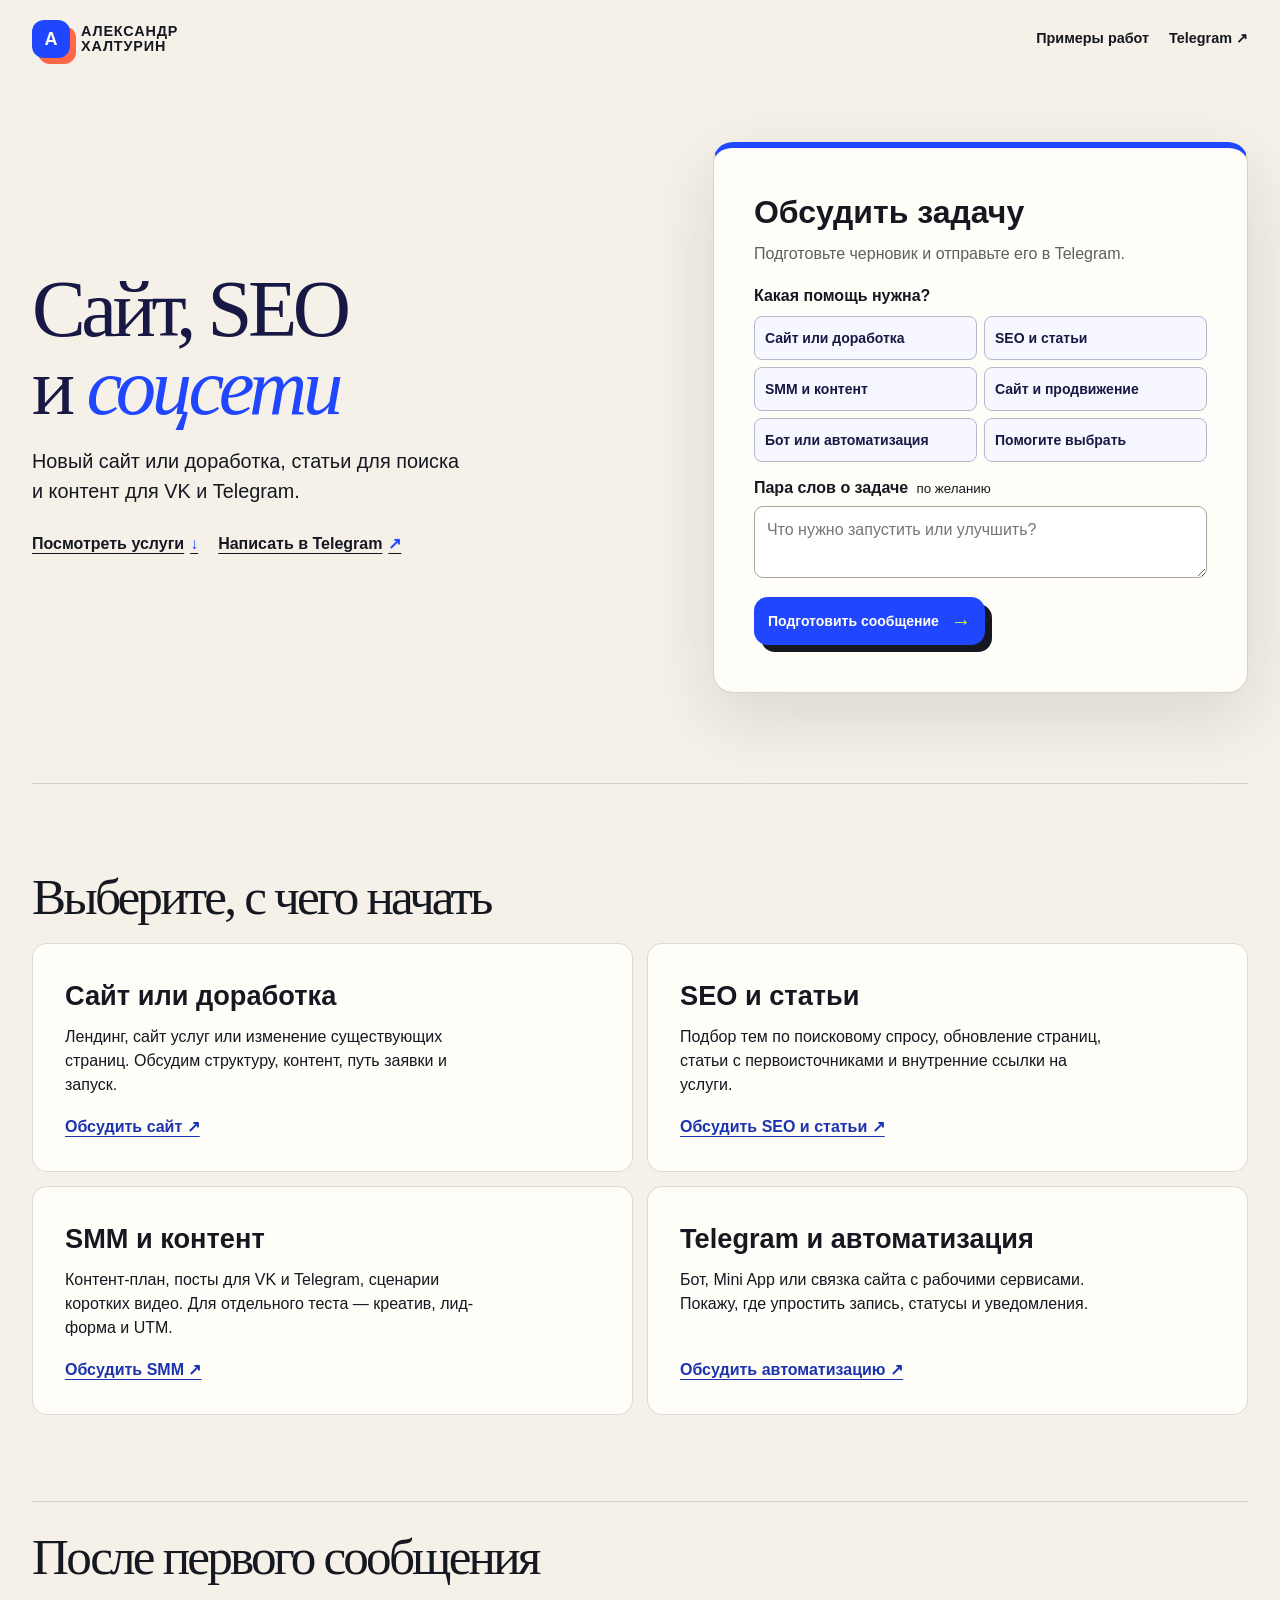
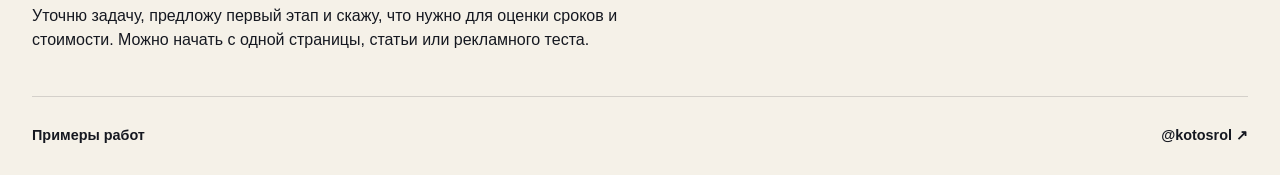
==== commit 6a0a3cf9: "Shorten service ordering and polish mobile navigation" ====
--- a/services/index.html
+++ b/services/index.html
@@ -13,9 +13,9 @@
   <meta property="og:url" content="https://kotosrol.github.io/client-portfolio/services/">
   <meta property="og:image" content="https://kotosrol.github.io/client-portfolio/assets/viarente-home.webp">
   <link rel="icon" href="../assets/favicon.svg" type="image/svg+xml">
-  <link rel="stylesheet" href="../styles.css?v=2">
-  <link rel="stylesheet" href="order.css">
-  <script defer src="order.js"></script>
+  <link rel="stylesheet" href="../styles.css?v=3">
+  <link rel="stylesheet" href="order.css?v=2">
+  <script defer src="order.js?v=2"></script>
 </head>
 <body class="order-page">
   <a class="skip-link" href="#main">Перейти к содержанию</a>
@@ -23,39 +23,47 @@
     <a class="brand" href="../" aria-label="Александр Халтурин, работы"><span class="brand-mark">А</span><span>Александр<br>Халтурин</span></a>
     <nav aria-label="Основная навигация"><a href="../">Примеры работ</a><a href="https://t.me/kotosrol">Telegram ↗</a></nav>
   </header>
-  <main id="main">
+  <main id="main" tabindex="-1">
     <section class="shell order-hero" aria-labelledby="title">
       <div class="order-intro">
-        <h1 id="title">Сайт, контент<br>и продвижение</h1>
-        <p>Разработаю сайт или помогу привести в порядок существующий. Подготовлю SEO-статьи, материалы для VK и Telegram и путь от публикации до обращения.</p>
-        <a class="order-jump" href="#options">Посмотреть услуги ↓</a>
+        <h1 id="title">Сайт, SEO<br> и <em>соцсети</em></h1>
+        <p>Новый сайт или доработка, статьи для поиска и контент для VK и Telegram.</p>
+        <div class="order-intro-links">
+          <a href="#options">Посмотреть услуги <span aria-hidden="true">↓</span></a>
+          <a href="https://t.me/kotosrol">Написать в Telegram <span aria-hidden="true">↗</span></a>
+        </div>
       </div>
       <section id="order" class="order-panel" aria-labelledby="order-title">
         <h2 id="order-title">Обсудить задачу</h2>
-        <p>Выберите услугу. Бриф подготовит сообщение для Telegram.</p>
-        <form id="service-form">
-          <label for="service">Какая помощь нужна?</label>
-          <select name="service" id="service" required>
-            <option value="">Выберите услугу</option>
-            <option value="site">Новый сайт или доработка</option>
-            <option value="seo">SEO и статьи для сайта</option>
-            <option value="content">SMM и контент для соцсетей</option>
-            <option value="combined">Сайт и продвижение вместе</option>
-            <option value="automation">Telegram-бот или автоматизация</option>
-            <option value="other">Нужно обсудить варианты</option>
-          </select>
-          <label for="details">Пара слов о задаче <small>по желанию</small></label>
-          <textarea id="details" rows="3" maxlength="500" placeholder="Что нужно запустить или улучшить?"></textarea>
-          <button class="button button-primary" type="submit" disabled>Подготовить сообщение <span aria-hidden="true">→</span></button>
+        <p>Подготовьте черновик и отправьте его в Telegram.</p>
+        <form id="service-form" autocomplete="off">
+          <div class="order-fields">
+            <fieldset class="order-choices">
+              <legend>Какая помощь нужна?</legend>
+              <div class="order-choice-grid">
+                <label><input type="radio" name="service" value="site" id="service-site" required><span>Сайт или доработка</span></label>
+                <label><input type="radio" name="service" value="seo" id="service-seo"><span>SEO и статьи</span></label>
+                <label><input type="radio" name="service" value="content" id="service-content"><span>SMM и контент</span></label>
+                <label><input type="radio" name="service" value="combined" id="service-combined"><span>Сайт и продвижение</span></label>
+                <label><input type="radio" name="service" value="automation" id="service-automation"><span>Бот или автоматизация</span></label>
+                <label><input type="radio" name="service" value="other" id="service-other"><span>Помогите выбрать</span></label>
+              </div>
+            </fieldset>
+            <label class="order-details-label" for="details">Пара слов о задаче <small>по желанию</small></label>
+            <textarea id="details" rows="2" maxlength="500" placeholder="Что нужно запустить или улучшить?"></textarea>
+            <button class="button button-primary" type="submit" disabled>Подготовить сообщение <span aria-hidden="true">→</span></button>
+          </div>
           <section class="order-result" aria-labelledby="draft-title" hidden>
-            <h3 id="draft-title">Черновик сообщения</h3>
+            <h3 id="draft-title" tabindex="-1">Черновик сообщения</h3>
             <p id="draft"></p>
-            <a class="button button-primary" id="draft-link" href="https://t.me/kotosrol">Открыть в Telegram <span aria-hidden="true">↗</span></a>
-            <button class="order-copy" type="button">Скопировать текст</button>
-            <p class="order-status" role="status"></p>
+            <div class="order-result-actions">
+              <a class="button button-primary" id="draft-link" href="https://t.me/kotosrol">Открыть в Telegram <span aria-hidden="true">↗</span></a>
+              <button class="order-copy" type="button">Скопировать</button>
+              <button class="order-edit" type="button">Изменить ответ</button>
+            </div>
+            <p class="order-status" role="status" hidden></p>
           </section>
         </form>
-        <a class="order-direct" href="https://t.me/kotosrol">Написать сразу в Telegram ↗</a>
       </section>
     </section>
     <section class="order-options shell" id="options" aria-labelledby="options-title">
--- a/styles.css
+++ b/styles.css
@@ -156,7 +156,6 @@
 .service-blue { color: var(--white); background: var(--blue); }
 .service-coral { background: var(--coral); }
 .service-dark { color: var(--white); background: var(--ink); }
-.service-number { align-self: flex-end; font-size: 12px; font-weight: 900; letter-spacing: .16em; opacity: .7; }
 .service-icon { width: 112px; height: 112px; margin: 10px 0 38px; position: relative; display: grid; place-items: center; border: 1px solid currentColor; border-radius: 50%; opacity: .92; }
 .service-icon span { position: absolute; width: 48px; height: 32px; border: 2px solid currentColor; border-radius: 6px; }
 .service-icon span:nth-child(1) { transform: translate(-14px,-12px); }
@@ -172,6 +171,7 @@
 .service-card h3 { margin: 0; font-family: Georgia, serif; font-size: 38px; font-weight: 500; line-height: 1.02; letter-spacing: -.035em; }
 .service-card > p { margin: 22px 0; font-size: 14px; line-height: 1.65; opacity: .8; }
 .service-card ul { margin: 0 0 26px; padding: 18px 0 0; border-top: 1px solid currentColor; list-style: none; opacity: .78; }
+.service-blue > p, .service-blue ul, .service-coral ul { opacity: 1; }
 .service-card li { position: relative; margin: 8px 0; padding-left: 16px; font-size: 12px; font-weight: 700; }
 .service-card li::before { content: ""; position: absolute; left: 0; top: .55em; width: 5px; height: 5px; background: currentColor; border-radius: 50%; }
 .service-card > a { margin-top: auto; display: flex; justify-content: space-between; align-items: center; padding-top: 18px; border-top: 1px solid currentColor; font-size: 13px; font-weight: 900; }
@@ -219,7 +219,7 @@
 .phone-shell { width: 220px; height: 336px; padding: 18px 14px; color: var(--white); background: #151820; border: 6px solid #090b0f; border-radius: 34px 34px 0 0; box-shadow: 0 25px 50px rgba(0,0,0,.3); transform: translateY(35px) rotate(-3deg); }
 .phone-head { display: flex; justify-content: space-between; align-items: center; font-size: 12px; }
 .phone-head span { opacity: .5; }
-.phone-search { margin: 16px 0 12px; padding: 8px 10px; display: flex; justify-content: space-between; color: rgba(255,255,255,.45); background: #222731; border-radius: 8px; font-size: 8px; }
+.phone-search { margin: 16px 0 12px; padding: 8px 10px; display: flex; justify-content: space-between; color: #b3b7bf; background: #222731; border-radius: 8px; font-size: 8px; }
 .phone-card { margin-top: 8px; padding: 9px; display: grid; grid-template-columns: 38px 1fr 22px; align-items: center; gap: 9px; background: #20252d; border: 1px solid rgba(255,255,255,.07); border-radius: 11px; }
 .phone-card > div { height: 38px; display: grid; place-items: center; background: #2a303a; border-radius: 8px; font-size: 9px; font-weight: 900; }
 .phone-card p { margin: 0; display: flex; flex-direction: column; }
@@ -231,7 +231,7 @@
 .product-pill { position: absolute; right: 18px; bottom: 20px; padding: 10px 12px; color: var(--ink); background: var(--acid); border: 1px solid var(--ink); border-radius: 99px; font-size: 9px; font-weight: 900; box-shadow: 5px 5px 0 var(--ink); }
 .cad-product { background: var(--coral); background-image: linear-gradient(rgba(21,24,32,.1) 1px, transparent 1px), linear-gradient(90deg, rgba(21,24,32,.1) 1px, transparent 1px); background-size: 26px 26px; }
 .cad-sheet { position: relative; width: 72%; height: 78%; background: #f8f3e8; border: 1px solid var(--ink); box-shadow: 16px 18px 0 rgba(21,24,32,.18); transform: rotate(2deg); }
-.cad-title { position: absolute; top: 16px; left: 17px; font-size: 7px; font-weight: 900; letter-spacing: .12em; }
+.cad-title { position: absolute; top: 16px; left: 17px; color: var(--ink); font-size: 7px; font-weight: 900; letter-spacing: .12em; }
 .cad-line { position: absolute; height: 2px; background: var(--blue); transform-origin: left center; }
 .line-a { width: 54%; top: 45%; left: 23%; }
 .line-b { width: 24%; top: 45%; left: 50%; transform: rotate(65deg); }
@@ -241,7 +241,7 @@
 .node-b { right: 18%; top: calc(45% - 8px); }
 .node-c { left: 34%; bottom: 16%; }
 .node-d { right: 34%; bottom: 16%; }
-.cad-stamp { position: absolute; right: 8px; bottom: 8px; width: 62px; padding: 6px; border: 1px solid var(--ink); font-size: 7px; }
+.cad-stamp { position: absolute; right: 8px; bottom: 8px; width: 62px; padding: 6px; color: var(--ink); border: 1px solid var(--ink); font-size: 7px; }
 .cad-stamp b { color: var(--blue); font-size: 11px; }
 .case-small .case-copy { min-height: 380px; padding: 32px; }
 .case-small .case-meta { margin-bottom: 25px; }
@@ -260,7 +260,7 @@
 .process-list > li > span { width: 35px; height: 35px; display: grid; place-items: center; color: var(--white); background: var(--blue); border-radius: 50%; font-size: 9px; font-weight: 900; }
 .process-list h3 { margin: 0 0 10px; font-family: Georgia, serif; font-size: 29px; font-weight: 500; letter-spacing: -.03em; }
 .process-list p { max-width: 560px; margin: 0; color: var(--ink-soft); font-size: 13px; line-height: 1.65; }
-.process-list b { color: rgba(21,24,32,.22); font-size: 9px; letter-spacing: .14em; }
+.process-list b { color: #575a58; font-size: 9px; letter-spacing: .14em; }
 
 .quality { padding-top: 0; background: var(--paper-2); }
 .quality-panel { padding: 74px; color: var(--white); background: var(--blue); border-radius: 36px; box-shadow: 18px 18px 0 var(--coral); }
@@ -268,13 +268,13 @@
 .quality-copy .section-kicker { color: var(--acid); align-self: start; }
 .quality-copy h2 { font-size: clamp(40px, 4vw, 60px); }
 .quality-copy h2 em { color: var(--acid); }
-.quality-copy > p:last-child { margin: 0; color: rgba(255,255,255,.7); font-size: 14px; line-height: 1.7; }
+.quality-copy > p:last-child { margin: 0; color: var(--white); font-size: 14px; line-height: 1.7; }
 .quality-grid { display: grid; grid-template-columns: repeat(4,1fr); border: 1px solid rgba(255,255,255,.3); border-radius: 20px; overflow: hidden; }
 .quality-grid article { min-height: 200px; padding: 24px; border-right: 1px solid rgba(255,255,255,.3); }
 .quality-grid article:last-child { border: 0; }
 .quality-grid span { color: var(--acid); font-size: 9px; font-weight: 900; }
 .quality-grid h3 { margin: 45px 0 8px; font-family: Georgia, serif; font-size: 24px; font-weight: 500; }
-.quality-grid p { margin: 0; color: rgba(255,255,255,.65); font-size: 11px; line-height: 1.55; }
+.quality-grid p { margin: 0; color: var(--white); font-size: 11px; line-height: 1.55; }
 
 .brief { background: var(--white); }
 .brief-layout { display: grid; grid-template-columns: .72fr 1.28fr; gap: 90px; align-items: start; }
@@ -303,7 +303,7 @@
 .choice-grid input:checked + span i { color: var(--ink); background: var(--acid); }
 .choice-grid b { align-self: end; font-size: 13px; }
 .choice-grid small { align-self: start; color: var(--ink-soft); font-size: 9px; }
-.choice-grid input:checked + span small { color: rgba(255,255,255,.65); }
+.choice-grid input:checked + span small { color: var(--white); }
 .choice-grid-compact label > span { min-height: 92px; grid-template-columns: 1fr; }
 .brief-note { margin-top: 20px; display: block; }
 .brief-note > span { display: block; margin-bottom: 8px; font-size: 11px; font-weight: 800; }
@@ -353,8 +353,8 @@
 .site-footer div { display: flex; gap: 26px; }
 .site-footer .shell > a { justify-self: end; color: var(--white); }
 
-.reveal { opacity: 0; transform: translateY(24px); transition: opacity .7s ease var(--delay,0ms), transform .7s cubic-bezier(.2,.75,.2,1) var(--delay,0ms); }
-.reveal.is-visible { opacity: 1; transform: translateY(0); }
+.animate-reveal .reveal { opacity: 0; transform: translateY(24px); transition: opacity .7s ease var(--delay,0ms), transform .7s cubic-bezier(.2,.75,.2,1) var(--delay,0ms); }
+.animate-reveal .reveal.is-visible, .animate-reveal .reveal:focus-within { opacity: 1; transform: translateY(0); }
 
 @keyframes marquee { to { transform: translateX(-50%); } }
 @keyframes drift { 0%,100% { transform: translate3d(0,0,0); } 50% { transform: translate3d(22px,-18px,0); } }
@@ -396,8 +396,8 @@
   .menu-toggle span:last-child { transform: translateY(4px); }
   .menu-toggle[aria-expanded="true"] span:first-child { transform: rotate(45deg); }
   .menu-toggle[aria-expanded="true"] span:last-child { transform: rotate(-45deg); }
-  .mobile-nav { position: fixed; z-index: 101; inset: 0; padding: 110px 24px 40px; display: flex; flex-direction: column; gap: 0; color: var(--white); background: var(--blue); visibility: hidden; opacity: 0; transform: translateY(-12px); transition: opacity .2s ease, transform .2s ease, visibility .2s; }
-  .mobile-nav.is-open { visibility: visible; opacity: 1; transform: translateY(0); }
+  .mobile-nav { position: fixed; z-index: 103; inset: 0; padding: 110px 24px 40px; display: none; flex-direction: column; gap: 0; color: var(--white); background: var(--blue); overflow-y: auto; }
+  .mobile-nav.is-open { display: flex; }
   .mobile-nav a { padding: 18px 4px; border-bottom: 1px solid rgba(255,255,255,.25); font-family: Georgia,serif; font-size: 30px; }
   .mobile-nav a:last-child { margin-top: 24px; color: var(--ink); background: var(--acid); border: 0; border-radius: 14px; text-align: center; font-family: Inter,"Segoe UI",Arial,sans-serif; font-size: 14px; font-weight: 900; }
   .hero { padding: 120px 0 90px; }
@@ -525,6 +525,34 @@
 }
 
 .service-content { color: #171944; background: #e2def9; }
+.section[id], .brief-step legend { scroll-margin-top: 95px; }
+.services .section-head { grid-template-columns: minmax(0, 1.25fr) minmax(0, 1fr); }
+.hero-stage .stage-card span { color: #626262; }
+.hero-stage .core-label { opacity: 1; }
+.brief-contact .brief-shortcut { width: auto; font: 800 14px/1.4 Inter, "Segoe UI", Arial, sans-serif; text-decoration: underline; }
+.brief-result [data-summary] { overflow-wrap: anywhere; }
+.final-action small { color: #b0b2b9; }
+@media (max-width: 860px) {
+  .menu-open .site-header { backdrop-filter: none; }
+  .menu-toggle { z-index: 104; }
+  .service-card { min-height: 0; }
+}
+@media (max-width: 560px) {
+  .hero { padding-top: 92px; }
+  .hero-stage { min-height: 0; margin-top: 32px; }
+  .stage-canvas { min-height: 0; display: grid; grid-template-columns: minmax(0, 1fr) 20px minmax(0, 1fr); align-items: stretch; gap: 6px; padding: 16px 12px; }
+  .stage-canvas::after { content: "→"; position: static; width: auto; height: auto; grid-area: 1 / 2; align-self: center; color: var(--acid); border: 0; transform: none; text-align: center; }
+  .stage-user, .stage-result { position: static; width: auto; padding: 10px; border-radius: 11px; }
+  .stage-result { grid-column: 3; }
+  .stage-core, .stage-path, .stage-chip { display: none; }
+  .stage-footer { height: auto; min-height: 58px; }
+  .service-icon { width: 65px; height: 65px; margin-bottom: 16px; }
+  .service-card h3 { font-size: 31px; }
+}
+.animate-reveal .reveal:target { opacity: 1; transform: none; }
+@media (prefers-reduced-motion: reduce), print {
+  .animate-reveal .reveal { opacity: 1; transform: none; }
+}
 .case-editorial { margin-top: 24px; background: #1d2153; color: #fff; }
 .case-editorial .case-copy { min-height: auto; }
 .case-editorial .case-link { margin-top: 16px; }
--- a/services/order.css
+++ b/services/order.css
@@ -15,8 +15,8 @@
   display: grid;
   grid-template-columns: minmax(0, 1.05fr) minmax(0, .95fr);
   gap: clamp(30px, 7vw, 110px);
-  align-items: start;
-  padding-block: clamp(34px, 7vw, 104px) clamp(52px, 9vw, 112px);
+  align-items: center;
+  padding-block: clamp(32px, 5vw, 74px) clamp(42px, 7vw, 92px);
   border-bottom: 1px solid var(--line);
 }
 .order-intro { padding-block: clamp(0px, 5vw, 68px); }
@@ -27,8 +27,11 @@
   margin: 0;
 }
 .order-intro h1 { font-size: clamp(3rem, 6.3vw, 6.8rem); line-height: .96; color: #171944; }
-.order-intro p { margin: 25px 0 20px; max-width: 44ch; font-size: clamp(1rem, 1.55vw, 1.27rem); }
-.order-jump, .order-direct { font-weight: 750; text-decoration: underline; text-underline-offset: 4px; }
+.order-intro h1 em { color: #2146ff; }
+.order-intro p { margin: 22px 0 16px; max-width: 39ch; font-size: clamp(1rem, 1.55vw, 1.27rem); }
+.order-intro-links { display: flex; flex-wrap: wrap; column-gap: 20px; row-gap: 2px; }
+.order-intro-links a { min-height: 42px; display: inline-flex; align-items: center; gap: 6px; font-weight: 750; text-decoration: underline; text-underline-offset: 4px; }
+.order-intro-links a span { color: var(--blue); }
 .order-panel {
   min-width: 0;
   padding: clamp(22px, 3.2vw, 40px);
@@ -41,9 +44,18 @@
 }
 .order-panel h2 { margin: 0 0 6px; font-size: clamp(1.5rem, 3vw, 2rem); }
 .order-panel > p { margin: 0 0 18px; color: var(--ink-soft); }
-.order-panel label { display: block; margin: 13px 0 6px; font-weight: 700; }
+.order-choices { min-width: 0; margin: 0; padding: 0; border: 0; }
+.order-choices legend { padding: 0; margin-bottom: 8px; font-weight: 750; }
+.order-choice-grid { display: grid; grid-template-columns: repeat(2, minmax(0, 1fr)); gap: 7px; }
+.order-choice-grid label { position: relative; display: flex; }
+.order-choice-grid input { position: absolute; width: 1px; height: 1px; top: 50%; left: 50%; opacity: 0; }
+.order-choice-grid span { flex: 1; display: flex; align-items: center; min-height: 44px; padding: 7px 10px; border: 1px solid #b4b8cc; border-radius: 8px; background: #f7f7ff; color: #171944; line-height: 1.2; font-size: .875rem; font-weight: 700; cursor: pointer; }
+.order-choice-grid label:hover span { border-color: #2146ff; }
+.order-choice-grid input:checked + span { border-color: #2146ff; background: #e9edff; box-shadow: inset 0 0 0 1px #2146ff; }
+.order-choice-grid input:focus-visible + span { outline: 3px solid var(--blue-dark); outline-offset: 2px; }
+.order-details-label { display: block; margin: 14px 0 6px; font-weight: 700; }
 .order-panel small { margin-inline-start: 4px; font-weight: 400; }
-.order-panel select, .order-panel textarea {
+.order-panel textarea {
   width: 100%;
   padding: 11px 12px;
   accent-color: var(--blue);
@@ -54,12 +66,14 @@
   font: inherit;
 }
 .order-panel textarea { resize: vertical; }
-.order-panel form > button { margin: 16px 7px 20px 0; }
+.order-fields > button { margin: 12px 7px 7px 0; }
 .order-panel .button { max-width: 100%; gap: 12px; min-height: 48px; padding-inline: 14px; }
-.order-result { border-top: 1px solid var(--line); padding-block: 16px 12px; }
+.order-result { border-top: 1px solid var(--line); padding-block: 16px 6px; }
 .order-result h3 { margin: 0; }
 .order-result #draft { white-space: pre-wrap; overflow-wrap: anywhere; }
-.order-copy { border: 0; background: transparent; text-decoration: underline; cursor: pointer; padding: 12px 8px; color: var(--ink); }
+.order-result-actions { display: flex; flex-wrap: wrap; align-items: center; gap: 8px 14px; }
+.order-result-actions .button { margin-bottom: 7px; }
+.order-copy, .order-edit { min-height: 44px; border: 0; background: transparent; text-decoration: underline; cursor: pointer; padding: 9px 0; color: var(--ink); }
 .order-status { min-height: 1.4em; margin: 8px 0 0; font-size: .85rem; }
 .order-options { padding-block: clamp(44px, 7vw, 86px); scroll-margin-top: 18px; }
 .order-options h2, .order-next h2 { margin: 0 0 20px; font-size: clamp(2rem, 4vw, 4.25rem); line-height: 1.05; }
@@ -75,6 +89,7 @@
 @media (max-width: 760px) {
   .order-hero { grid-template-columns: 1fr; }
   .order-intro { padding-block: 0; }
+  .order-intro h1 br { display: none; }
 }
 @media (max-width: 530px) {
   .order-header { min-height: 67px; }
@@ -82,5 +97,11 @@
   .order-header .brand { gap: 6px; }
   .order-grid { grid-template-columns: 1fr; }
   .order-panel .button { width: calc(100% - 7px); }
+  .order-hero { gap: 18px; }
+  .order-intro h1 { font-size: clamp(2.6rem, 12vw, 3.4rem); }
+  .order-intro p { margin-block: 12px 4px; }
+  .order-panel { padding: 15px; }
+  .order-panel > p { margin-bottom: 12px; }
+  .order-choice-grid span { font-size: .825rem; }
 }
 
